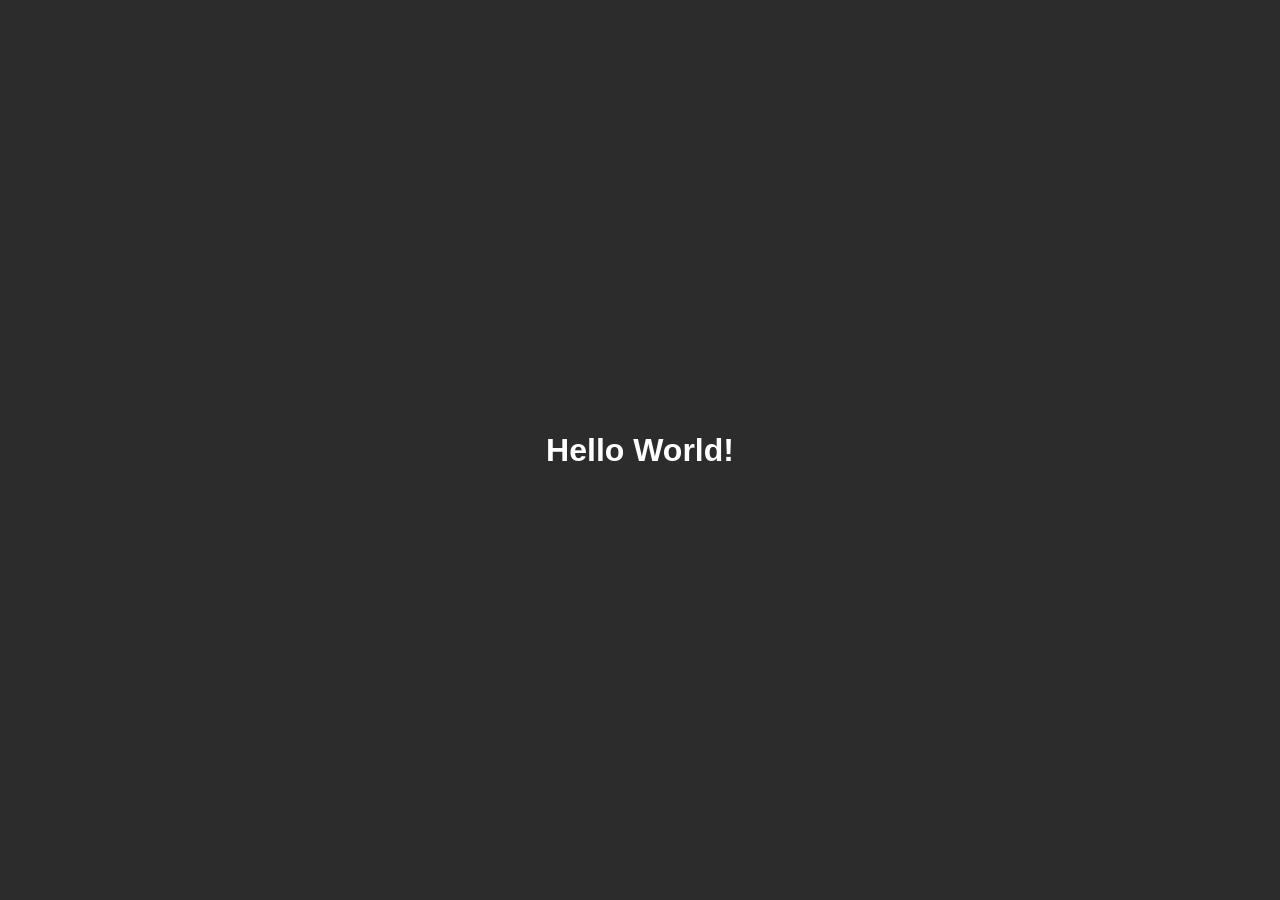
==== index.html @ 529f4e78 "Initial commit" ====
<!DOCTYPE html>
<html lang="en">
<head>
    <meta charset="UTF-8">
    <meta name="viewport" content="width=device-width, initial-scale=1.0">
    <title>Hello World</title>
    <style>
        body {
            background-color: #2c2c2c; /* Matte dark background */
            color: #ffffff; /* White text */
            font-family: Arial, sans-serif;
            display: flex;
            justify-content: center;
            align-items: center;
            height: 100vh;
            margin: 0;
        }
    </style>
</head>
<body>
    <h1>Hello World!</h1>
</body>
</html>
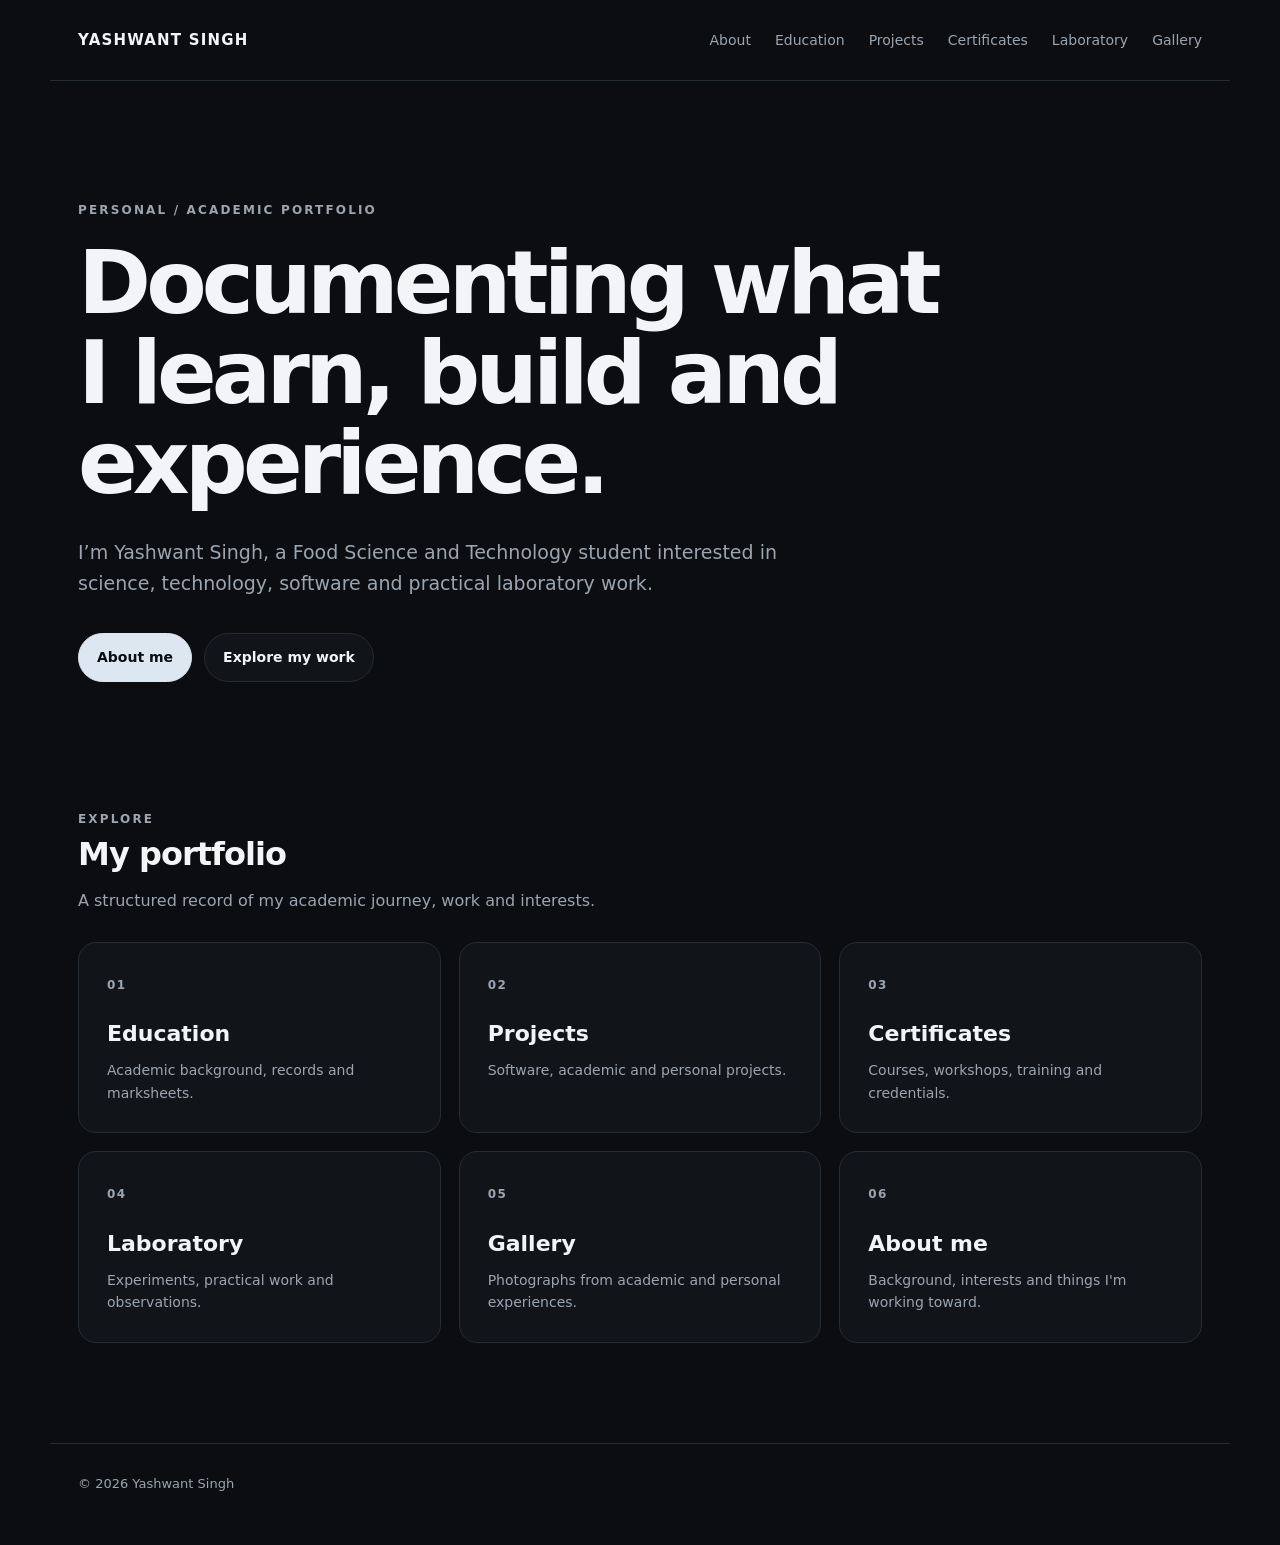
==== commit 2867c453: "Build portfolio homepage foundation" ====
--- a/index.html
+++ b/index.html
@@ -1,23 +1,131 @@
 <!DOCTYPE html>
 <html lang="en">
 <head>
-    <meta charset="UTF-8">
-    <meta name="viewport" content="width=device-width, initial-scale=1.0">
-    <title>Hello World</title>
-    <style>
-        body {
-            background-color: #2c2c2c; /* Matte dark background */
-            color: #ffffff; /* White text */
-            font-family: Arial, sans-serif;
-            display: flex;
-            justify-content: center;
-            align-items: center;
-            height: 100vh;
-            margin: 0;
-        }
-    </style>
+  <meta charset="UTF-8">
+  <meta name="viewport" content="width=device-width, initial-scale=1.0">
+
+  <meta
+    name="description"
+    content="Yashwant Singh — personal academic and professional portfolio."
+  >
+
+  <title>Yashwant Singh | Portfolio</title>
+
+  <link rel="stylesheet" href="assets/css/style.css">
 </head>
+
 <body>
-    <h1>Hello World!</h1>
+
+  <header class="site-header">
+    <a class="brand" href="./">YASHWANT SINGH</a>
+
+    <nav class="nav" aria-label="Main navigation">
+      <a href="about/">About</a>
+      <a href="education/">Education</a>
+      <a href="projects/">Projects</a>
+      <a href="certificates/">Certificates</a>
+      <a href="laboratory/">Laboratory</a>
+      <a href="gallery/">Gallery</a>
+    </nav>
+  </header>
+
+  <main>
+
+    <section class="hero">
+
+      <p class="eyebrow">PERSONAL / ACADEMIC PORTFOLIO</p>
+
+      <h1>
+        Documenting what I learn, build and experience.
+      </h1>
+
+      <p class="hero-description">
+        I’m Yashwant Singh, a Food Science and Technology student
+        interested in science, technology, software and practical
+        laboratory work.
+      </p>
+
+      <div class="hero-actions">
+        <a class="button primary" href="about/">
+          About me
+        </a>
+
+        <a class="button" href="projects/">
+          Explore my work
+        </a>
+      </div>
+
+    </section>
+
+    <section class="section">
+
+      <div class="section-heading">
+        <p class="eyebrow">EXPLORE</p>
+        <h2>My portfolio</h2>
+        <p>
+          A structured record of my academic journey, work and interests.
+        </p>
+      </div>
+
+      <div class="cards">
+
+        <a class="card" href="education/">
+          <span class="card-number">01</span>
+          <h3>Education</h3>
+          <p>
+            Academic background, records and marksheets.
+          </p>
+        </a>
+
+        <a class="card" href="projects/">
+          <span class="card-number">02</span>
+          <h3>Projects</h3>
+          <p>
+            Software, academic and personal projects.
+          </p>
+        </a>
+
+        <a class="card" href="certificates/">
+          <span class="card-number">03</span>
+          <h3>Certificates</h3>
+          <p>
+            Courses, workshops, training and credentials.
+          </p>
+        </a>
+
+        <a class="card" href="laboratory/">
+          <span class="card-number">04</span>
+          <h3>Laboratory</h3>
+          <p>
+            Experiments, practical work and observations.
+          </p>
+        </a>
+
+        <a class="card" href="gallery/">
+          <span class="card-number">05</span>
+          <h3>Gallery</h3>
+          <p>
+            Photographs from academic and personal experiences.
+          </p>
+        </a>
+
+        <a class="card" href="about/">
+          <span class="card-number">06</span>
+          <h3>About me</h3>
+          <p>
+            Background, interests and things I'm working toward.
+          </p>
+        </a>
+
+      </div>
+
+    </section>
+
+  </main>
+
+  <footer class="site-footer">
+    © 2026 Yashwant Singh
+  </footer>
+
 </body>
-</html>+</html>
--- a/assets/css/style.css
+++ b/assets/css/style.css
@@ -0,0 +1,225 @@
+:root {
+  --bg: #0b0d10;
+  --surface: #11151a;
+  --surface-hover: #171c22;
+  --text: #f2f4f7;
+  --muted: #9ba5b1;
+  --border: #252c34;
+  --accent: #dce7f2;
+
+  --max-width: 1180px;
+  --radius: 18px;
+}
+
+* {
+  box-sizing: border-box;
+}
+
+html {
+  scroll-behavior: smooth;
+}
+
+body {
+  margin: 0;
+  background: var(--bg);
+  color: var(--text);
+  font-family: Inter, system-ui, -apple-system, BlinkMacSystemFont, "Segoe UI", sans-serif;
+  line-height: 1.6;
+}
+
+a {
+  color: inherit;
+  text-decoration: none;
+}
+
+.site-header {
+  max-width: var(--max-width);
+  margin: 0 auto;
+  padding: 28px;
+  display: flex;
+  align-items: center;
+  justify-content: space-between;
+  gap: 30px;
+  border-bottom: 1px solid var(--border);
+}
+
+.brand {
+  font-weight: 700;
+  letter-spacing: 0.08em;
+  font-size: 15px;
+  white-space: nowrap;
+}
+
+.nav {
+  display: flex;
+  gap: 24px;
+  flex-wrap: wrap;
+  justify-content: flex-end;
+}
+
+.nav a {
+  color: var(--muted);
+  font-size: 14px;
+  transition: color 0.2s ease;
+}
+
+.nav a:hover {
+  color: var(--text);
+}
+
+.hero {
+  max-width: var(--max-width);
+  margin: 0 auto;
+  padding: 120px 28px 90px;
+}
+
+.eyebrow {
+  margin: 0 0 18px;
+  color: var(--muted);
+  font-size: 12px;
+  font-weight: 700;
+  letter-spacing: 0.18em;
+}
+
+.hero h1 {
+  max-width: 900px;
+  margin: 0;
+  font-size: clamp(48px, 8vw, 88px);
+  line-height: 1.02;
+  letter-spacing: -0.055em;
+}
+
+.hero-description {
+  max-width: 720px;
+  margin: 30px 0 0;
+  color: var(--muted);
+  font-size: 19px;
+}
+
+.hero-actions {
+  display: flex;
+  gap: 12px;
+  flex-wrap: wrap;
+  margin-top: 35px;
+}
+
+.button {
+  display: inline-flex;
+  align-items: center;
+  justify-content: center;
+  padding: 12px 18px;
+  border: 1px solid var(--border);
+  border-radius: 999px;
+  font-size: 14px;
+  font-weight: 600;
+  background: var(--surface);
+  transition:
+    background 0.2s ease,
+    border-color 0.2s ease,
+    transform 0.2s ease;
+}
+
+.button:hover {
+  background: var(--surface-hover);
+  border-color: #3a434e;
+  transform: translateY(-2px);
+}
+
+.button.primary {
+  background: var(--accent);
+  color: #0b0d10;
+  border-color: var(--accent);
+}
+
+.section {
+  max-width: var(--max-width);
+  margin: 0 auto;
+  padding: 30px 28px 100px;
+}
+
+.section-heading {
+  margin-bottom: 28px;
+}
+
+.section-heading h2 {
+  margin: 0;
+  font-size: 32px;
+  letter-spacing: -0.03em;
+}
+
+.section-heading p {
+  margin: 8px 0 0;
+  color: var(--muted);
+}
+
+.cards {
+  display: grid;
+  grid-template-columns: repeat(3, 1fr);
+  gap: 18px;
+}
+
+.card {
+  display: block;
+  padding: 28px;
+  min-height: 190px;
+  background: var(--surface);
+  border: 1px solid var(--border);
+  border-radius: var(--radius);
+  transition:
+    transform 0.2s ease,
+    background 0.2s ease,
+    border-color 0.2s ease;
+}
+
+.card:hover {
+  transform: translateY(-4px);
+  background: var(--surface-hover);
+  border-color: #343d47;
+}
+
+.card-number {
+  color: var(--muted);
+  font-size: 12px;
+  font-weight: 700;
+  letter-spacing: 0.12em;
+}
+
+.card h3 {
+  margin: 20px 0 8px;
+  font-size: 22px;
+}
+
+.card p {
+  margin: 0;
+  color: var(--muted);
+  font-size: 14px;
+}
+
+.site-footer {
+  max-width: var(--max-width);
+  margin: 0 auto;
+  padding: 30px 28px 50px;
+  border-top: 1px solid var(--border);
+  color: var(--muted);
+  font-size: 13px;
+}
+
+@media (max-width: 800px) {
+  .site-header {
+    align-items: flex-start;
+    flex-direction: column;
+  }
+
+  .nav {
+    justify-content: flex-start;
+    gap: 16px;
+  }
+
+  .hero {
+    padding-top: 80px;
+  }
+
+  .cards {
+    grid-template-columns: 1fr;
+  }
+}
